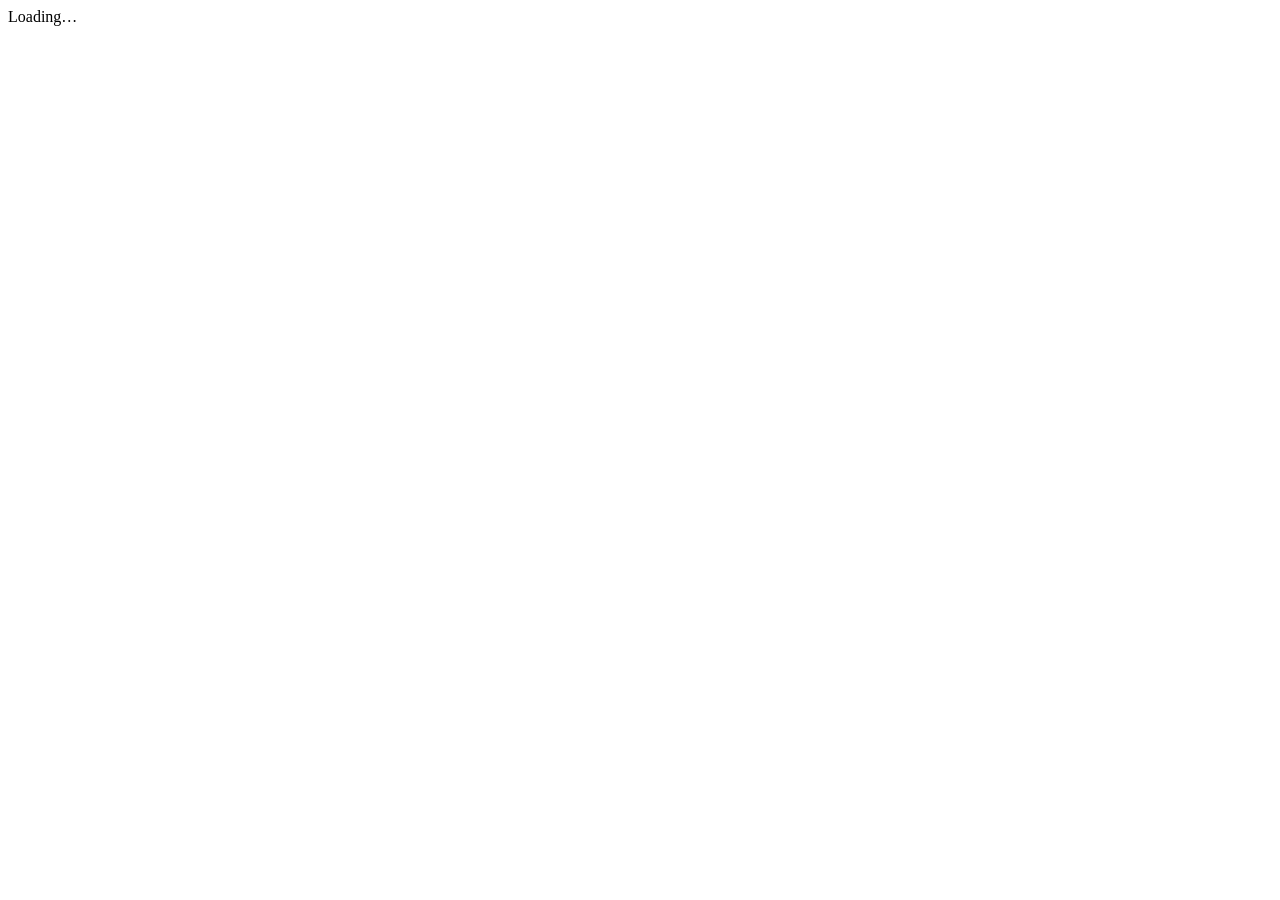
==== index.html @ 8580f29d "Initial prototype: campaigns, leads, contacts with reusable activity feed and account flexicard - Ad" ====
<!DOCTYPE html>
<html lang="en">
<head>
    <meta charset="UTF-8">
    <meta name="viewport" content="width=device-width, initial-scale=1, minimum-scale=1" />
    <title>Honda</title>
    <link rel="icon" href="./images/honda.svg" type="image/svg+xml">
    <link rel="icon" href="./favicon.ico" type="image/x-icon">
    <link rel="stylesheet" href="./loading.css">
</head>
<body>
    <div id="app"></div>
    <div id="app-loading">Loading…</div>
    <script type="module" src="./src/index.js"></script>
</body>
</html>
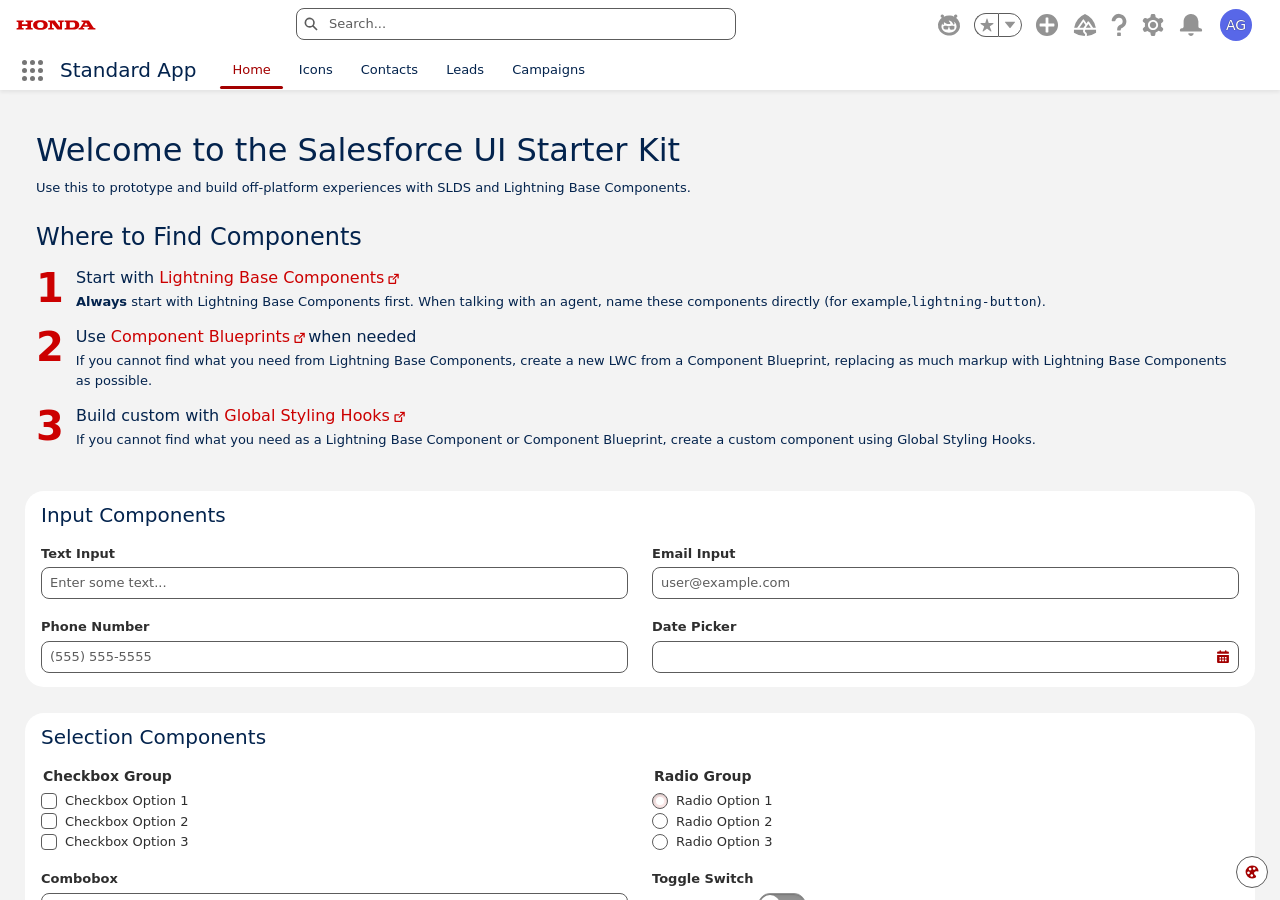
==== commit c790bc41: "Updates" ====
--- a/index.html
+++ b/index.html
@@ -7,10 +7,11 @@
     <link rel="icon" href="./images/honda.svg" type="image/svg+xml">
     <link rel="icon" href="./favicon.ico" type="image/x-icon">
     <link rel="stylesheet" href="./loading.css">
+  <script type="module" crossorigin src="./assets/index-C3xJmY7H.js"></script>
+  <link rel="modulepreload" crossorigin href="./assets/preload-helper-PPVm8Dsz.js">
 </head>
 <body>
     <div id="app"></div>
     <div id="app-loading">Loading…</div>
-    <script type="module" src="./src/index.js"></script>
 </body>
 </html>
--- a/loading.css
+++ b/loading.css
@@ -0,0 +1,26 @@
+#app {
+    opacity: 0;
+}
+
+#app.is-ready {
+    opacity: 1;
+}
+
+#app-loading {
+    display: none;
+    position: fixed;
+    inset: 0;
+    place-items: center;
+    font: 500 .875rem/1 system-ui, sans-serif;
+    color: oklch(60% 0 0);
+    animation: app-loading-fade-in .5s ease-in forwards;
+}
+
+#app:not(.is-ready) ~ #app-loading {
+    display: grid;
+}
+
+@keyframes app-loading-fade-in {
+    from { opacity: 0; }
+    to { opacity: 1; }
+}
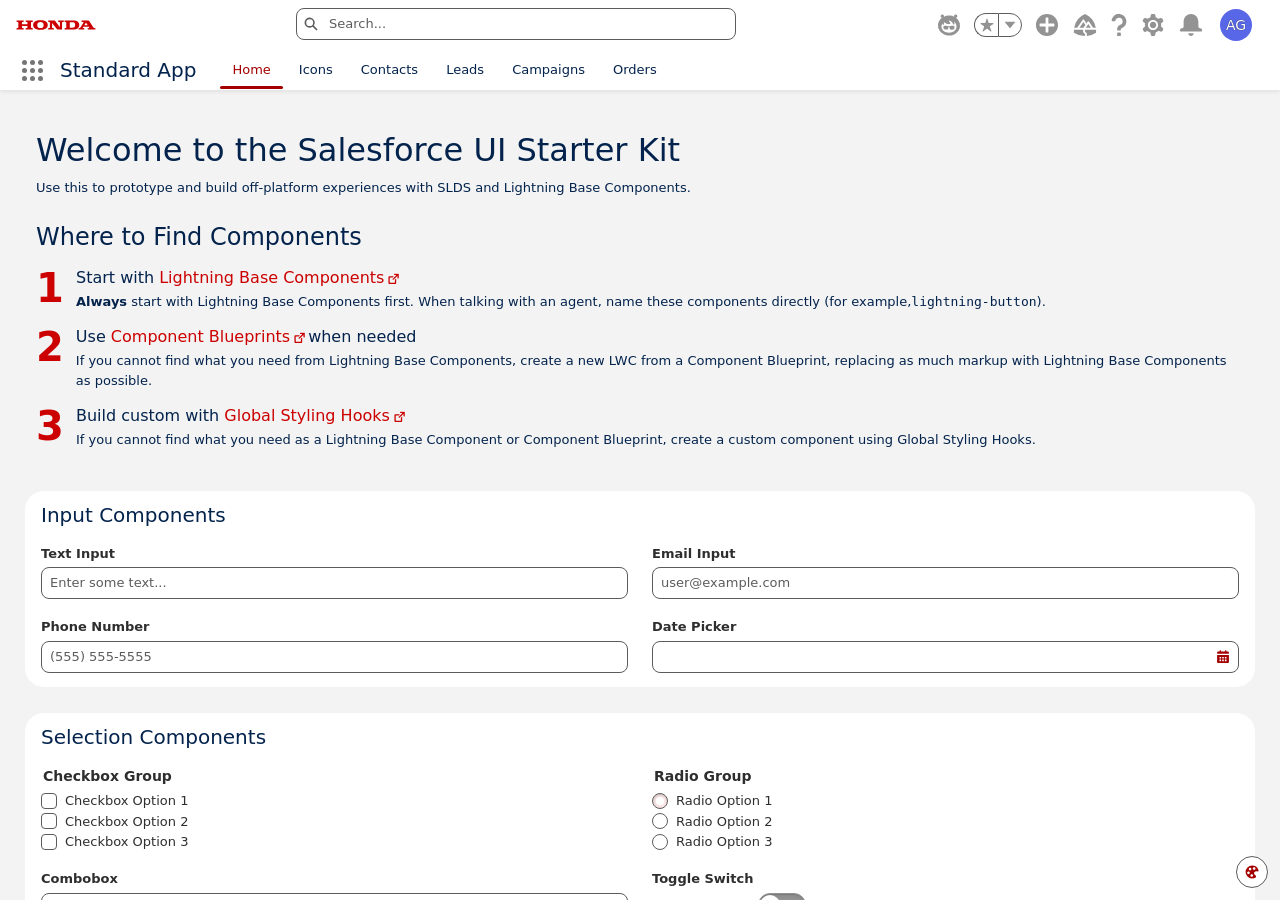
==== commit 4dde1cb9: "Updates" ====
--- a/index.html
+++ b/index.html
@@ -7,7 +7,7 @@
     <link rel="icon" href="./images/honda.svg" type="image/svg+xml">
     <link rel="icon" href="./favicon.ico" type="image/x-icon">
     <link rel="stylesheet" href="./loading.css">
-  <script type="module" crossorigin src="./assets/index-C3xJmY7H.js"></script>
+  <script type="module" crossorigin src="./assets/index-CJsLBKSF.js"></script>
   <link rel="modulepreload" crossorigin href="./assets/preload-helper-PPVm8Dsz.js">
 </head>
 <body>
